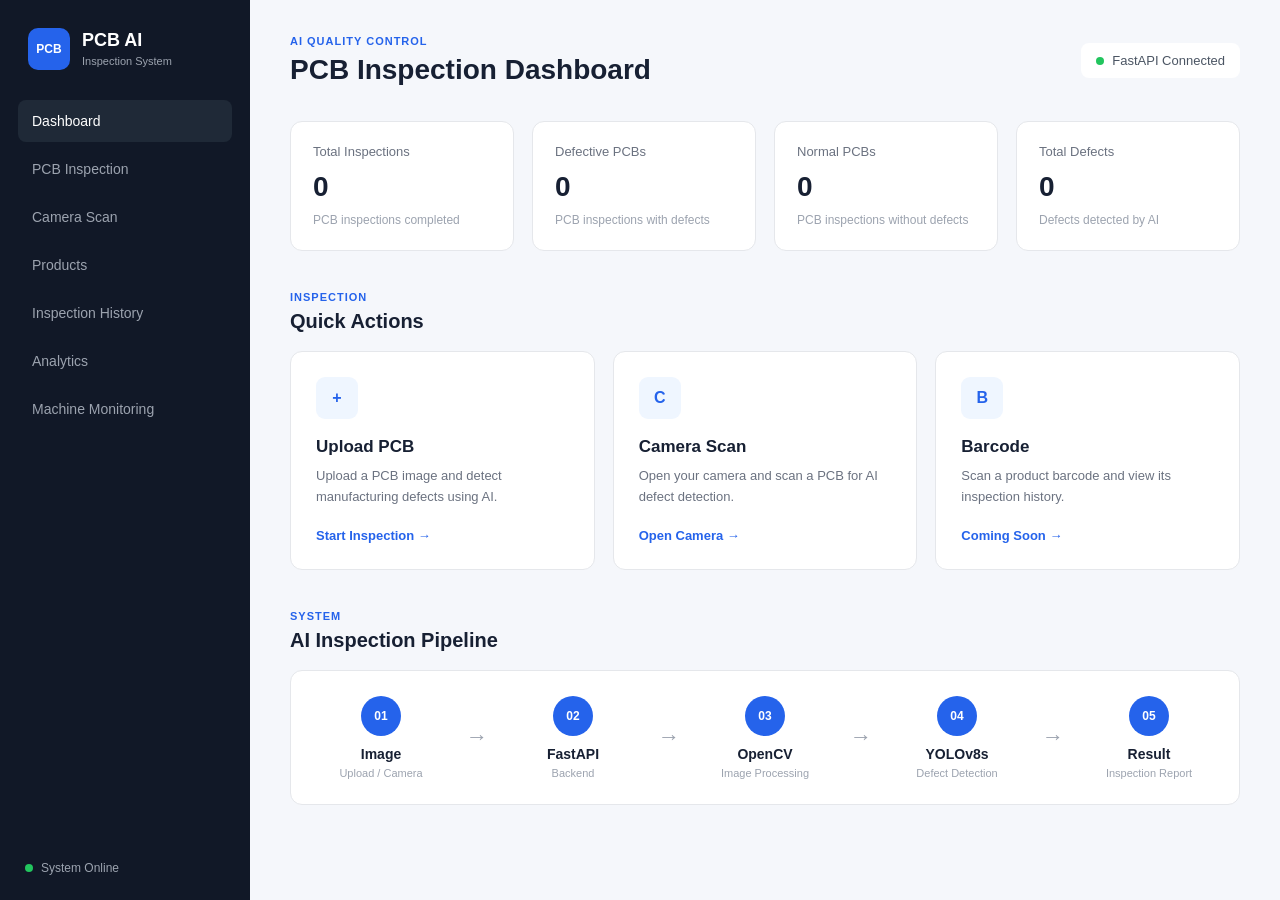
==== frontend/index.html @ a630e677 "first commit" ====
<!DOCTYPE html>
<html lang="en">

<head>

    <!-- =================================================
         Page Configuration
    ================================================== -->

    <meta charset="UTF-8">

    <meta
        name="viewport"
        content="width=device-width, initial-scale=1.0"
    >

    <title>PCB AI Inspection System</title>


    <!-- =================================================
         Main CSS
    ================================================== -->

    <link
        rel="stylesheet"
        href="/frontend/css/style.css"
    >

</head>


<body>


    <!-- =================================================
         Sidebar
    ================================================== -->

    <aside class="sidebar">

        <div class="logo">

            <div class="logo-icon">
                PCB
            </div>

            <div>

                <h2>PCB AI</h2>

                <span>Inspection System</span>

            </div>

        </div>


        <!-- =================================================
             Navigation
        ================================================== -->

        <nav class="navigation">

            <a
                href="/"
                class="nav-item active"
            >
                Dashboard
            </a>


            <a
                href="/frontend/pages/inspection.html?mode=upload"
                class="nav-item"
            >
                PCB Inspection
            </a>


            <a
                href="/frontend/pages/inspection.html?mode=camera"
                class="nav-item"
            >
                Camera Scan
            </a>


            <a
                href="#"
                class="nav-item"
            >
                Products
            </a>


            <a
                href="#"
                class="nav-item"
            >
                Inspection History
            </a>


            <a
                href="#"
                class="nav-item"
            >
                Analytics
            </a>


            <a
                href="#"
                class="nav-item"
            >
                Machine Monitoring
            </a>

        </nav>


        <!-- =================================================
             System Status
        ================================================== -->

        <div class="system-status">

            <span class="status-dot"></span>

            <span>System Online</span>

        </div>

    </aside>



    <!-- =================================================
         Main Content
    ================================================== -->

    <main class="main-content">


        <!-- =================================================
             Header
        ================================================== -->

        <header class="top-header">

            <div>

                <p class="page-label">
                    AI QUALITY CONTROL
                </p>

                <h1>
                    PCB Inspection Dashboard
                </h1>

            </div>


            <div class="header-status">

                <span class="status-dot"></span>

                FastAPI Connected

            </div>

        </header>



        <!-- =================================================
             Statistics
        ================================================== -->

        <section class="stats-grid">


            <!-- Total Inspections -->

            <div class="stat-card">

                <span class="stat-title">
                    Total Inspections
                </span>

                <strong id="totalInspections">
                    0
                </strong>

                <span class="stat-description">
                    PCB inspections completed
                </span>

            </div>


            <!-- Defective Inspections -->

            <div class="stat-card">

                <span class="stat-title">
                    Defective PCBs
                </span>

                <strong id="defectivePcbs">
                    0
                </strong>

                <span class="stat-description">
                    PCB inspections with defects
                </span>

            </div>


            <!-- Normal Inspections -->

            <div class="stat-card">

                <span class="stat-title">
                    Normal PCBs
                </span>

                <strong id="normalPcbs">
                    0
                </strong>

                <span class="stat-description">
                    PCB inspections without defects
                </span>

            </div>


            <!-- Total Defects -->

            <div class="stat-card">

                <span class="stat-title">
                    Total Defects
                </span>

                <strong id="totalDefects">
                    0
                </strong>

                <span class="stat-description">
                    Defects detected by AI
                </span>

            </div>

        </section>



        <!-- =================================================
             Quick Actions
        ================================================== -->

        <section class="section">

            <div class="section-header">

                <div>

                    <p class="section-label">
                        INSPECTION
                    </p>

                    <h2>
                        Quick Actions
                    </h2>

                </div>

            </div>


            <div class="action-grid">


                <!-- =================================================
                     Upload PCB
                ================================================== -->

                <a
                    href="/frontend/pages/inspection.html?mode=upload"
                    class="action-card"
                >

                    <div class="action-icon">
                        +
                    </div>

                    <h3>
                        Upload PCB
                    </h3>

                    <p>
                        Upload a PCB image and detect
                        manufacturing defects using AI.
                    </p>

                    <span class="action-link">
                        Start Inspection →
                    </span>

                </a>



                <!-- =================================================
                     Camera Scan
                ================================================== -->

                <a
                    href="/frontend/pages/inspection.html?mode=camera"
                    class="action-card"
                >

                    <div class="action-icon">
                        C
                    </div>

                    <h3>
                        Camera Scan
                    </h3>

                    <p>
                        Open your camera and scan a PCB
                        for AI defect detection.
                    </p>

                    <span class="action-link">
                        Open Camera →
                    </span>

                </a>



                <!-- =================================================
                     Barcode
                ================================================== -->

                <a
                    href="#"
                    class="action-card"
                >

                    <div class="action-icon">
                        B
                    </div>

                    <h3>
                        Barcode
                    </h3>

                    <p>
                        Scan a product barcode and view
                        its inspection history.
                    </p>

                    <span class="action-link">
                        Coming Soon →
                    </span>

                </a>

            </div>

        </section>



        <!-- =================================================
             AI Pipeline
        ================================================== -->

        <section class="section">

            <div class="section-header">

                <div>

                    <p class="section-label">
                        SYSTEM
                    </p>

                    <h2>
                        AI Inspection Pipeline
                    </h2>

                </div>

            </div>


            <div class="pipeline">


                <div class="pipeline-step">

                    <div class="pipeline-number">
                        01
                    </div>

                    <h3>
                        Image
                    </h3>

                    <p>
                        Upload / Camera
                    </p>

                </div>


                <div class="pipeline-arrow">
                    →
                </div>


                <div class="pipeline-step">

                    <div class="pipeline-number">
                        02
                    </div>

                    <h3>
                        FastAPI
                    </h3>

                    <p>
                        Backend
                    </p>

                </div>


                <div class="pipeline-arrow">
                    →
                </div>


                <div class="pipeline-step">

                    <div class="pipeline-number">
                        03
                    </div>

                    <h3>
                        OpenCV
                    </h3>

                    <p>
                        Image Processing
                    </p>

                </div>


                <div class="pipeline-arrow">
                    →
                </div>


                <div class="pipeline-step">

                    <div class="pipeline-number">
                        04
                    </div>

                    <h3>
                        YOLOv8s
                    </h3>

                    <p>
                        Defect Detection
                    </p>

                </div>


                <div class="pipeline-arrow">
                    →
                </div>


                <div class="pipeline-step">

                    <div class="pipeline-number">
                        05
                    </div>

                    <h3>
                        Result
                    </h3>

                    <p>
                        Inspection Report
                    </p>

                </div>

            </div>

        </section>


    </main>


    <!-- =================================================
         Dashboard JavaScript
    ================================================== -->

     <script src="/frontend/js/dashboard.js"></script>

</body>

</html>
---- frontend/css/style.css ----
/* =====================================================
   Global Styles
===================================================== */

* {
    margin: 0;
    padding: 0;
    box-sizing: border-box;
}


body {
    font-family: Arial, Helvetica, sans-serif;
    background: #f5f7fb;
    color: #172033;
}


/* =====================================================
   Sidebar
===================================================== */

.sidebar {
    position: fixed;

    top: 0;
    left: 0;

    width: 250px;
    height: 100vh;

    background: #111827;

    padding: 28px 18px;

    color: white;
}


.logo {
    display: flex;

    align-items: center;

    gap: 12px;

    padding: 0 10px 30px;
}


.logo-icon {
    width: 42px;
    height: 42px;

    display: flex;

    align-items: center;
    justify-content: center;

    border-radius: 10px;

    background: #2563eb;

    font-weight: bold;

    font-size: 12px;
}


.logo h2 {
    font-size: 18px;
}


.logo span {
    color: #9ca3af;

    font-size: 11px;
}


/* =====================================================
   Navigation
===================================================== */

.navigation {
    display: flex;

    flex-direction: column;

    gap: 6px;
}


.nav-item {
    text-decoration: none;

    color: #9ca3af;

    padding: 13px 14px;

    border-radius: 8px;

    font-size: 14px;
}


.nav-item:hover,
.nav-item.active {
    background: #1f2937;

    color: white;
}


/* =====================================================
   System Status
===================================================== */

.system-status {
    position: absolute;

    bottom: 25px;

    left: 25px;

    display: flex;

    align-items: center;

    gap: 8px;

    color: #9ca3af;

    font-size: 12px;
}


.status-dot {
    width: 8px;
    height: 8px;

    border-radius: 50%;

    background: #22c55e;

    display: inline-block;
}


/* =====================================================
   Main Content
===================================================== */

.main-content {
    margin-left: 250px;

    padding: 35px 40px;
}


/* =====================================================
   Header
===================================================== */

.top-header {
    display: flex;

    justify-content: space-between;

    align-items: center;

    margin-bottom: 35px;
}


.page-label,
.section-label {
    color: #2563eb;

    font-size: 11px;

    font-weight: bold;

    letter-spacing: 1px;

    margin-bottom: 7px;
}


.top-header h1 {
    font-size: 28px;
}


.header-status {
    display: flex;

    align-items: center;

    gap: 8px;

    font-size: 13px;

    color: #4b5563;

    background: white;

    padding: 10px 15px;

    border-radius: 8px;
}


/* =====================================================
   Statistics
===================================================== */

.stats-grid {
    display: grid;

    grid-template-columns:
        repeat(4, 1fr);

    gap: 18px;

    margin-bottom: 40px;
}


.stat-card {
    background: white;

    padding: 22px;

    border-radius: 12px;

    border: 1px solid #e5e7eb;
}


.stat-title {
    display: block;

    color: #6b7280;

    font-size: 13px;

    margin-bottom: 12px;
}


.stat-card strong {
    display: block;

    font-size: 28px;

    margin-bottom: 7px;
}


.stat-description {
    color: #9ca3af;

    font-size: 12px;
}


/* =====================================================
   Sections
===================================================== */

.section {
    margin-bottom: 40px;
}


.section-header {
    margin-bottom: 18px;
}


.section-header h2 {
    font-size: 20px;
}


/* =====================================================
   Action Cards
===================================================== */

.action-grid {
    display: grid;

    grid-template-columns:
        repeat(3, 1fr);

    gap: 18px;
}


.action-card {
    text-decoration: none;

    color: inherit;

    background: white;

    padding: 25px;

    border-radius: 12px;

    border: 1px solid #e5e7eb;

    transition: 0.2s;
}


.action-card:hover {
    transform: translateY(-3px);

    border-color: #2563eb;
}


.action-icon {
    width: 42px;
    height: 42px;

    display: flex;

    align-items: center;
    justify-content: center;

    border-radius: 9px;

    background: #eff6ff;

    color: #2563eb;

    font-weight: bold;

    margin-bottom: 18px;
}


.action-card h3 {
    margin-bottom: 9px;

    font-size: 17px;
}


.action-card p {
    color: #6b7280;

    font-size: 13px;

    line-height: 1.6;

    margin-bottom: 18px;
}


.action-link {
    color: #2563eb;

    font-size: 13px;

    font-weight: bold;
}


/* =====================================================
   Pipeline
===================================================== */

.pipeline {
    background: white;

    border: 1px solid #e5e7eb;

    border-radius: 12px;

    padding: 25px;

    display: flex;

    align-items: center;

    justify-content: space-between;
}


.pipeline-step {
    text-align: center;

    min-width: 130px;
}


.pipeline-number {
    width: 40px;
    height: 40px;

    margin: 0 auto 10px;

    border-radius: 50%;

    background: #2563eb;

    color: white;

    display: flex;

    align-items: center;
    justify-content: center;

    font-size: 12px;

    font-weight: bold;
}


.pipeline-step h3 {
    font-size: 14px;

    margin-bottom: 5px;
}


.pipeline-step p {
    color: #9ca3af;

    font-size: 11px;
}


.pipeline-arrow {
    color: #9ca3af;

    font-size: 22px;
}


/* =====================================================
   Responsive Design
===================================================== */

@media (max-width: 1000px) {

    .stats-grid {
        grid-template-columns:
            repeat(2, 1fr);
    }

    .action-grid {
        grid-template-columns:
            1fr;
    }

}


@media (max-width: 700px) {

    .sidebar {
        position: relative;

        width: 100%;

        height: auto;
    }

    .main-content {
        margin-left: 0;

        padding: 20px;
    }

    .pipeline {
        flex-direction: column;

        gap: 20px;
    }

    .pipeline-arrow {
        transform: rotate(90deg);
    }

}
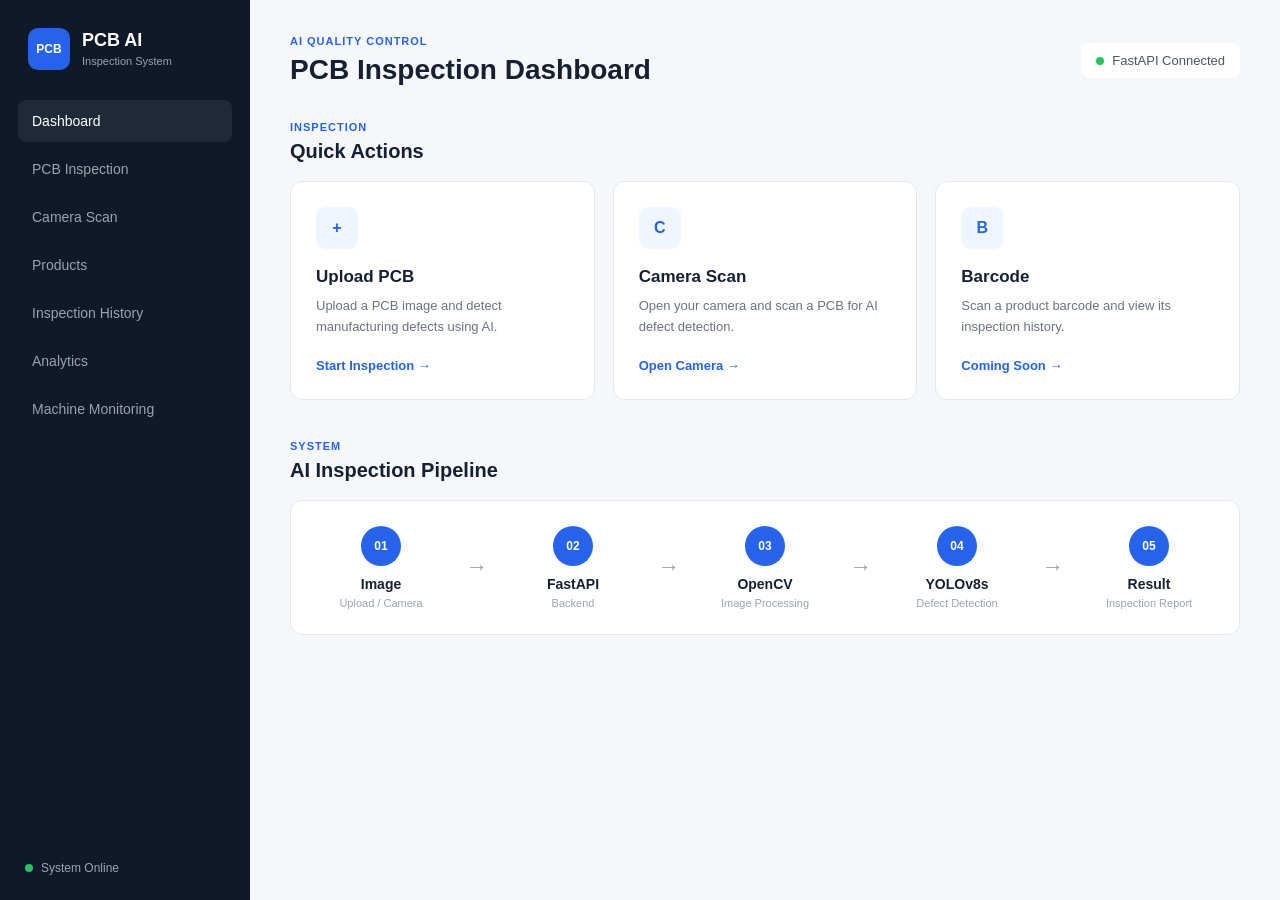
==== commit 47955da1: "feat: implement MongoDB database, YOLOv8 PCB defect detector service, and frontend inspection interf" ====
--- a/frontend/index.html
+++ b/frontend/index.html
@@ -174,88 +174,38 @@
 
 
         <!-- =================================================
-             Statistics
-        ================================================== -->
-
+             Statistics (Commented out per request)
+        ================================================== -->
+
+        <!-- 
         <section class="stats-grid">
 
-
-            <!-- Total Inspections -->
-
             <div class="stat-card">
-
-                <span class="stat-title">
-                    Total Inspections
-                </span>
-
-                <strong id="totalInspections">
-                    0
-                </strong>
-
-                <span class="stat-description">
-                    PCB inspections completed
-                </span>
-
-            </div>
-
-
-            <!-- Defective Inspections -->
+                <span class="stat-title">Total Inspections</span>
+                <strong id="totalInspections">0</strong>
+                <span class="stat-description">PCB inspections completed</span>
+            </div>
 
             <div class="stat-card">
-
-                <span class="stat-title">
-                    Defective PCBs
-                </span>
-
-                <strong id="defectivePcbs">
-                    0
-                </strong>
-
-                <span class="stat-description">
-                    PCB inspections with defects
-                </span>
-
-            </div>
-
-
-            <!-- Normal Inspections -->
+                <span class="stat-title">Defective PCBs</span>
+                <strong id="defectivePcbs">0</strong>
+                <span class="stat-description">PCB inspections with defects</span>
+            </div>
 
             <div class="stat-card">
-
-                <span class="stat-title">
-                    Normal PCBs
-                </span>
-
-                <strong id="normalPcbs">
-                    0
-                </strong>
-
-                <span class="stat-description">
-                    PCB inspections without defects
-                </span>
-
-            </div>
-
-
-            <!-- Total Defects -->
+                <span class="stat-title">Normal PCBs</span>
+                <strong id="normalPcbs">0</strong>
+                <span class="stat-description">PCB inspections without defects</span>
+            </div>
 
             <div class="stat-card">
-
-                <span class="stat-title">
-                    Total Defects
-                </span>
-
-                <strong id="totalDefects">
-                    0
-                </strong>
-
-                <span class="stat-description">
-                    Defects detected by AI
-                </span>
-
+                <span class="stat-title">Total Defects</span>
+                <strong id="totalDefects">0</strong>
+                <span class="stat-description">Defects detected by AI</span>
             </div>
 
         </section>
+        -->
 
 
 
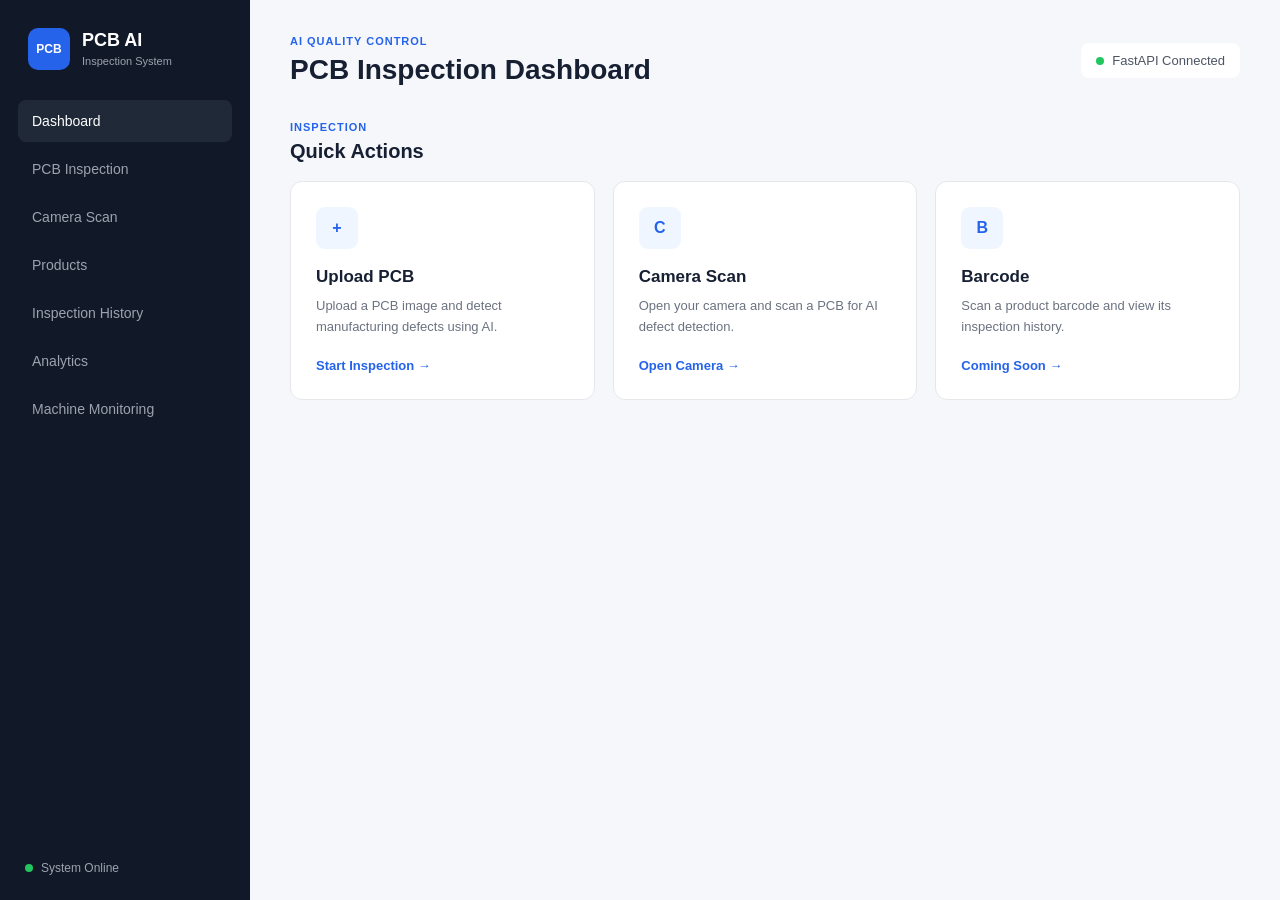
==== commit 15feed27: "feat: add frontend UI pages and sample upload and prediction assets for PCB inspection" ====
--- a/frontend/index.html
+++ b/frontend/index.html
@@ -333,6 +333,7 @@
              AI Pipeline
         ================================================== -->
 
+        <!-- 
         <section class="section">
 
             <div class="section-header">
@@ -462,6 +463,7 @@
             </div>
 
         </section>
+        -->
 
 
     </main>
